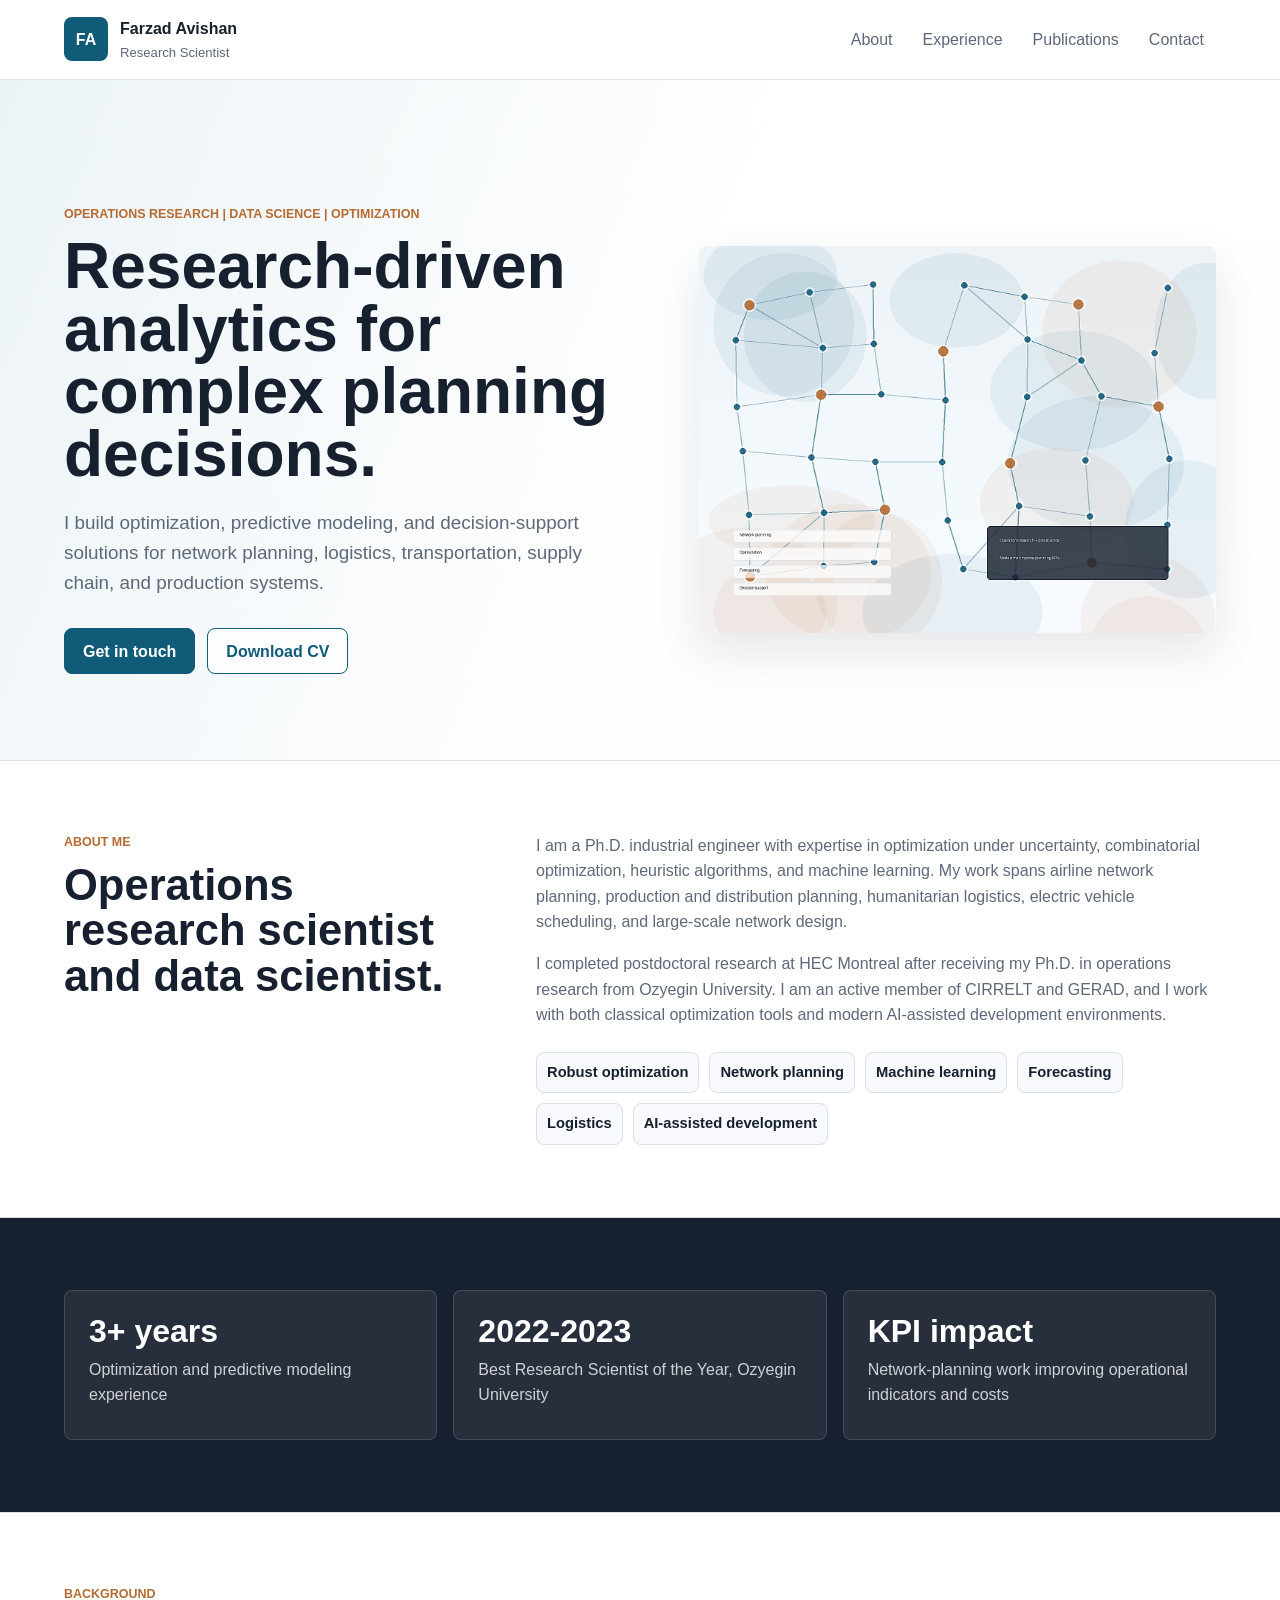
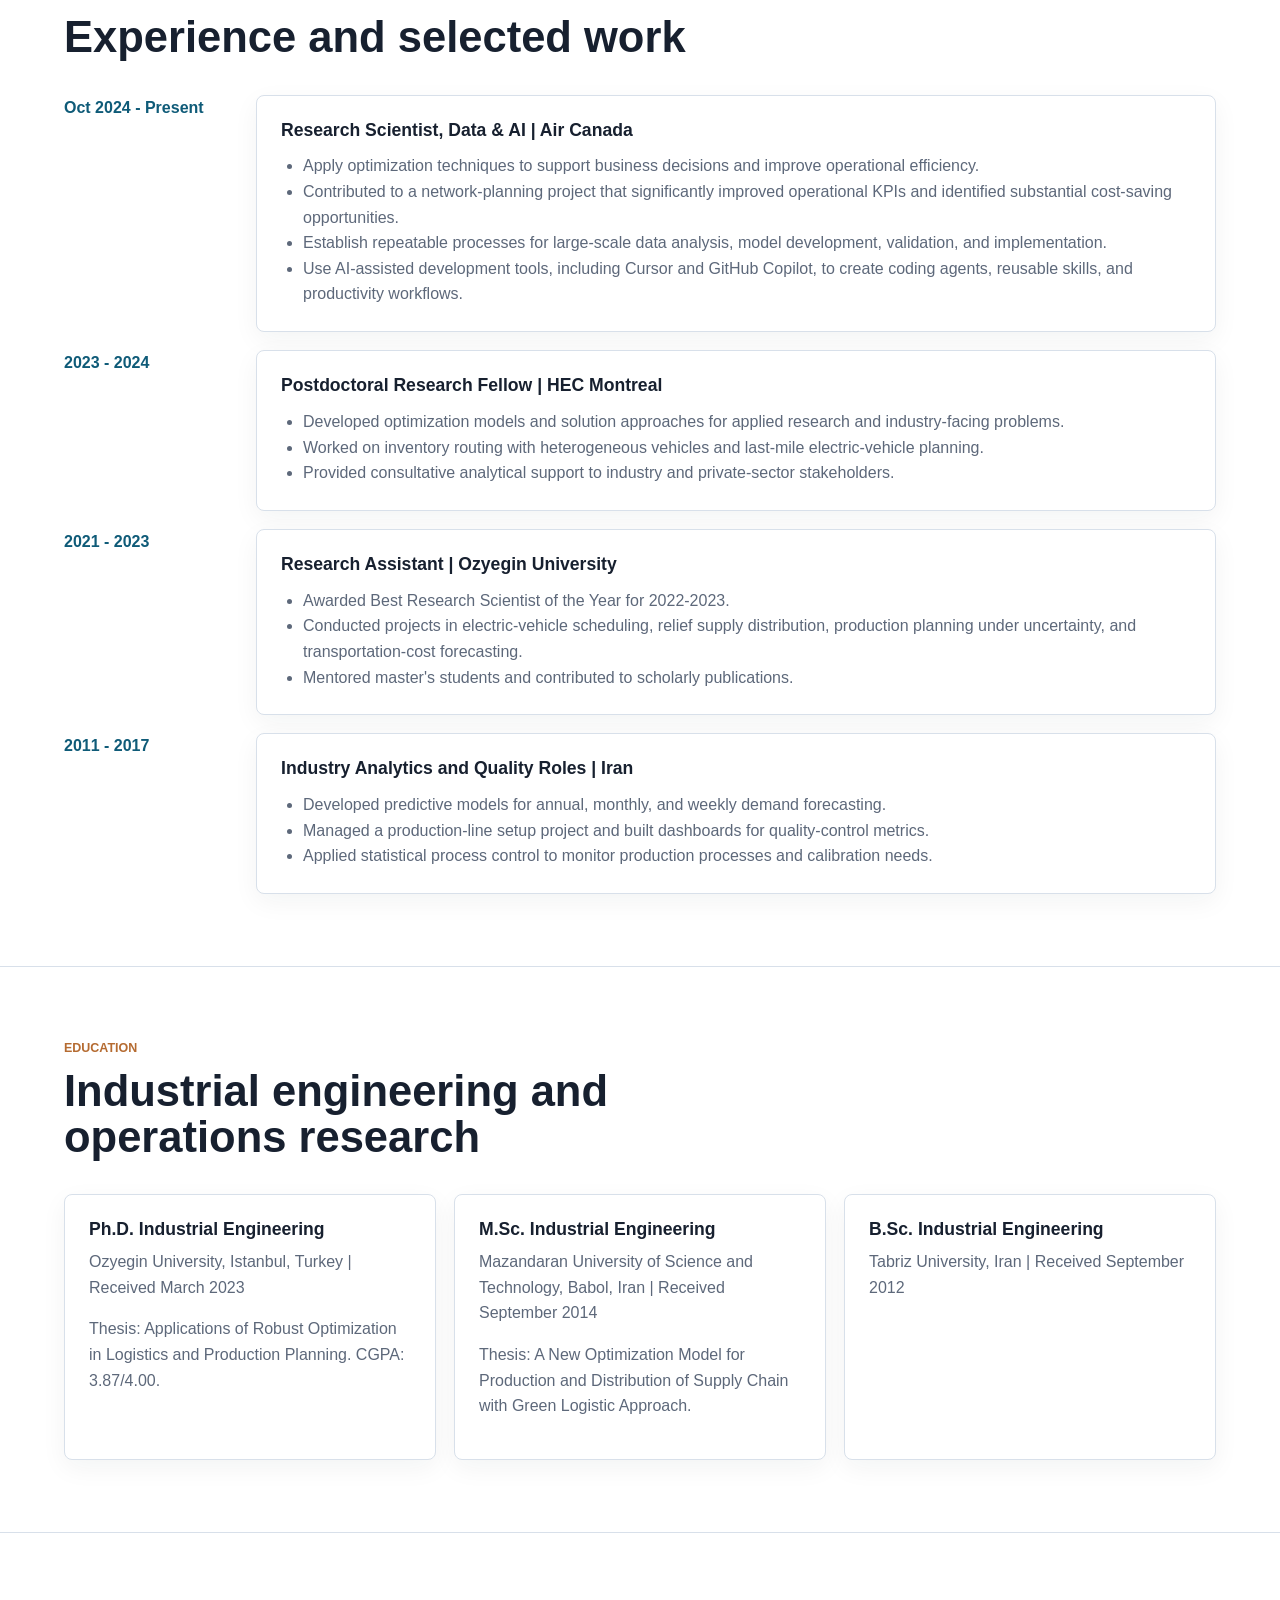
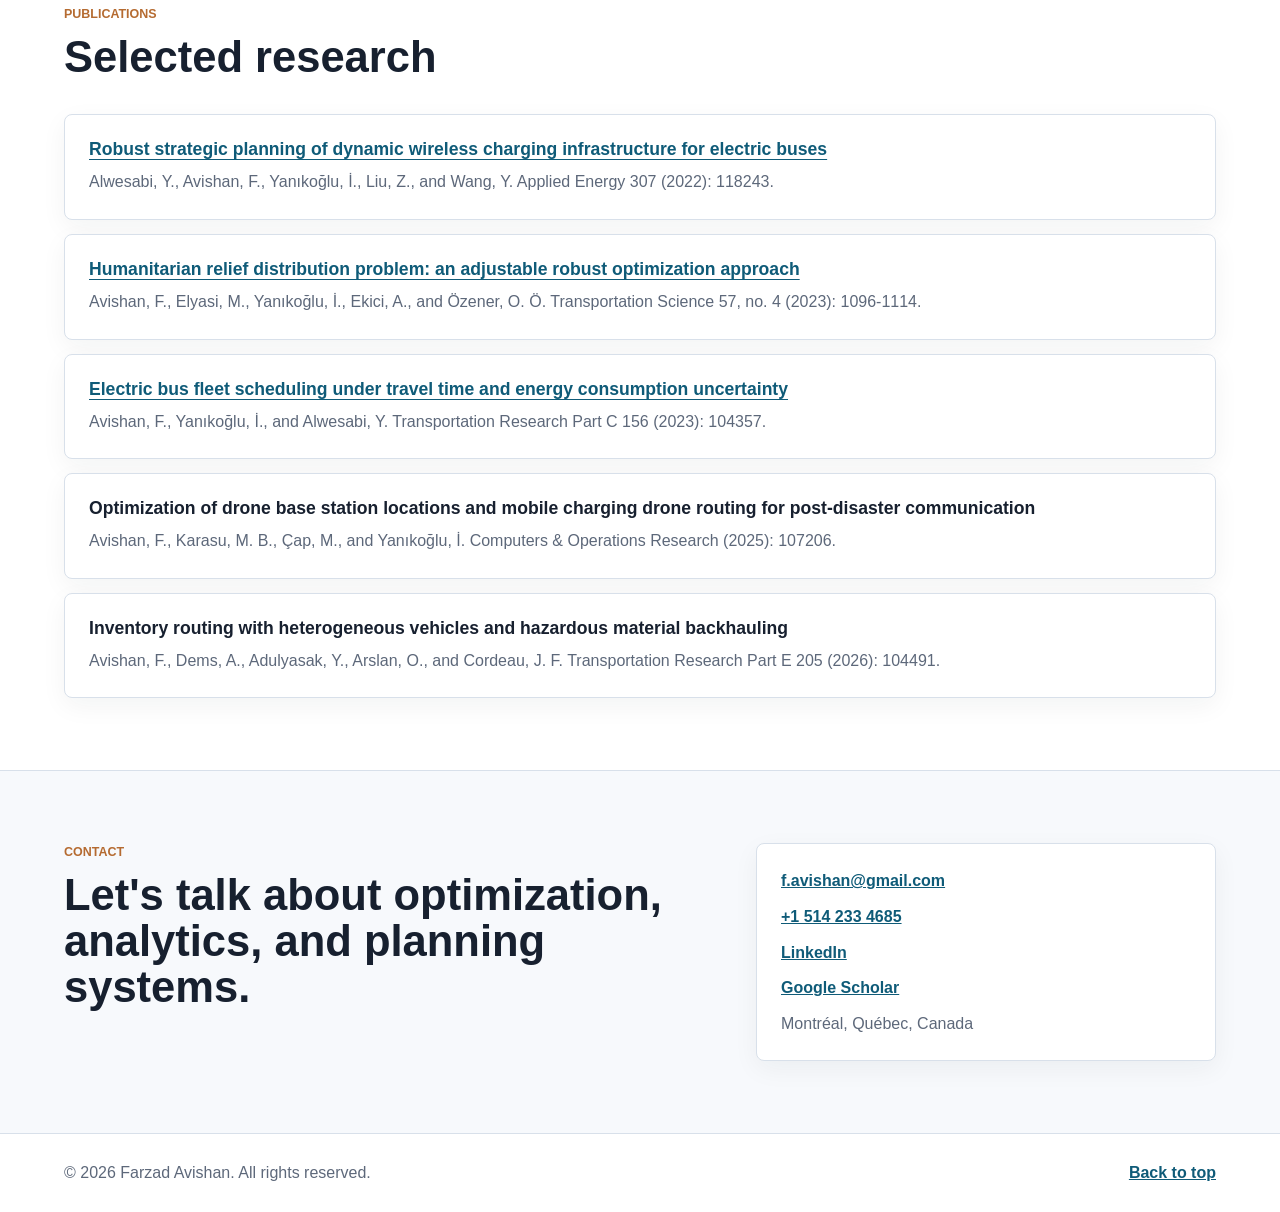
==== index.html @ 4a44299f "Add personal website" ====
<!doctype html>
<html lang="en">
  <head>
    <meta charset="utf-8" />
    <meta name="viewport" content="width=device-width, initial-scale=1" />
    <title>Farzad Avishan | Operations Research Scientist</title>
    <meta
      name="description"
      content="Farzad Avishan is an operations research scientist and data scientist specializing in optimization, machine learning, logistics, network planning, and decision support."
    />
    <meta property="og:title" content="Farzad Avishan | Operations Research Scientist" />
    <meta
      property="og:description"
      content="Optimization, data science, network planning, logistics, and AI-assisted analytical workflows."
    />
    <meta property="og:type" content="website" />
    <meta property="og:image" content="assets/network-planning.png" />
    <link rel="stylesheet" href="styles.css" />
  </head>
  <body>
    <header class="site-header">
      <a class="brand" href="#top" aria-label="Farzad Avishan home">
        <span class="brand-mark">FA</span>
        <span>
          <strong>Farzad Avishan</strong>
          <small>Research Scientist</small>
        </span>
      </a>
      <button class="nav-toggle" type="button" aria-expanded="false" aria-controls="site-nav">
        Menu
      </button>
      <nav id="site-nav" class="site-nav" aria-label="Primary navigation">
        <a href="#about">About</a>
        <a href="#experience">Experience</a>
        <a href="#publications">Publications</a>
        <a href="#contact">Contact</a>
      </nav>
    </header>

    <main id="top">
      <section class="hero">
        <div class="hero-copy">
          <p class="eyebrow">Operations Research | Data Science | Optimization</p>
          <h1>Research-driven analytics for complex planning decisions.</h1>
          <p class="hero-text">
            I build optimization, predictive modeling, and decision-support solutions for
            network planning, logistics, transportation, supply chain, and production systems.
          </p>
          <div class="hero-actions">
            <a class="button primary" href="#contact">Get in touch</a>
            <a class="button secondary" href="assets/Farzad-Avishan-CV.pdf" download>Download CV</a>
          </div>
        </div>
        <figure class="hero-visual">
          <img
            src="assets/network-planning.png"
            alt="Abstract network planning visualization with connected nodes and optimization paths"
          />
        </figure>
      </section>

      <section id="about" class="section two-column">
        <div>
          <p class="section-label">About Me</p>
          <h2>Operations research scientist and data scientist.</h2>
        </div>
        <div class="flow">
          <p>
            I am a Ph.D. industrial engineer with expertise in optimization under uncertainty,
            combinatorial optimization, heuristic algorithms, and machine learning. My work spans
            airline network planning, production and distribution planning, humanitarian logistics,
            electric vehicle scheduling, and large-scale network design.
          </p>
          <p>
            I completed postdoctoral research at HEC Montreal after receiving my Ph.D. in operations
            research from Ozyegin University. I am an active member of CIRRELT and GERAD, and I work
            with both classical optimization tools and modern AI-assisted development environments.
          </p>
          <div class="tag-list" aria-label="Research and technical interests">
            <span>Robust optimization</span>
            <span>Network planning</span>
            <span>Machine learning</span>
            <span>Forecasting</span>
            <span>Logistics</span>
            <span>AI-assisted development</span>
          </div>
        </div>
      </section>

      <section class="section metrics" aria-label="Professional highlights">
        <article>
          <strong>3+ years</strong>
          <span>Optimization and predictive modeling experience</span>
        </article>
        <article>
          <strong>2022-2023</strong>
          <span>Best Research Scientist of the Year, Ozyegin University</span>
        </article>
        <article>
          <strong>KPI impact</strong>
          <span>Network-planning work improving operational indicators and costs</span>
        </article>
      </section>

      <section id="experience" class="section">
        <div class="section-heading">
          <p class="section-label">Background</p>
          <h2>Experience and selected work</h2>
        </div>

        <div class="timeline">
          <article class="timeline-item">
            <div class="timeline-date">Oct 2024 - Present</div>
            <div class="timeline-card">
              <h3>Research Scientist, Data & AI | Air Canada</h3>
              <ul>
                <li>Apply optimization techniques to support business decisions and improve operational efficiency.</li>
                <li>
                  Contributed to a network-planning project that significantly improved operational
                  KPIs and identified substantial cost-saving opportunities.
                </li>
                <li>
                  Establish repeatable processes for large-scale data analysis, model development,
                  validation, and implementation.
                </li>
                <li>
                  Use AI-assisted development tools, including Cursor and GitHub Copilot, to create
                  coding agents, reusable skills, and productivity workflows.
                </li>
              </ul>
            </div>
          </article>

          <article class="timeline-item">
            <div class="timeline-date">2023 - 2024</div>
            <div class="timeline-card">
              <h3>Postdoctoral Research Fellow | HEC Montreal</h3>
              <ul>
                <li>Developed optimization models and solution approaches for applied research and industry-facing problems.</li>
                <li>Worked on inventory routing with heterogeneous vehicles and last-mile electric-vehicle planning.</li>
                <li>Provided consultative analytical support to industry and private-sector stakeholders.</li>
              </ul>
            </div>
          </article>

          <article class="timeline-item">
            <div class="timeline-date">2021 - 2023</div>
            <div class="timeline-card">
              <h3>Research Assistant | Ozyegin University</h3>
              <ul>
                <li>Awarded Best Research Scientist of the Year for 2022-2023.</li>
                <li>
                  Conducted projects in electric-vehicle scheduling, relief supply distribution,
                  production planning under uncertainty, and transportation-cost forecasting.
                </li>
                <li>Mentored master's students and contributed to scholarly publications.</li>
              </ul>
            </div>
          </article>

          <article class="timeline-item">
            <div class="timeline-date">2011 - 2017</div>
            <div class="timeline-card">
              <h3>Industry Analytics and Quality Roles | Iran</h3>
              <ul>
                <li>Developed predictive models for annual, monthly, and weekly demand forecasting.</li>
                <li>Managed a production-line setup project and built dashboards for quality-control metrics.</li>
                <li>Applied statistical process control to monitor production processes and calibration needs.</li>
              </ul>
            </div>
          </article>
        </div>
      </section>

      <section class="section education">
        <div class="section-heading">
          <p class="section-label">Education</p>
          <h2>Industrial engineering and operations research</h2>
        </div>
        <div class="cards">
          <article class="card">
            <h3>Ph.D. Industrial Engineering</h3>
            <p>Ozyegin University, Istanbul, Turkey | Received March 2023</p>
            <p>
              Thesis: Applications of Robust Optimization in Logistics and Production Planning.
              CGPA: 3.87/4.00.
            </p>
          </article>
          <article class="card">
            <h3>M.Sc. Industrial Engineering</h3>
            <p>Mazandaran University of Science and Technology, Babol, Iran | Received September 2014</p>
            <p>Thesis: A New Optimization Model for Production and Distribution of Supply Chain with Green Logistic Approach.</p>
          </article>
          <article class="card">
            <h3>B.Sc. Industrial Engineering</h3>
            <p>Tabriz University, Iran | Received September 2012</p>
          </article>
        </div>
      </section>

      <section id="publications" class="section publications">
        <div class="section-heading">
          <p class="section-label">Publications</p>
          <h2>Selected research</h2>
        </div>
        <div class="publication-list">
          <article>
            <h3>
              <a href="https://www.sciencedirect.com/science/article/pii/S030626192101487X" target="_blank" rel="noreferrer">
                Robust strategic planning of dynamic wireless charging infrastructure for electric buses
              </a>
            </h3>
            <p>Alwesabi, Y., Avishan, F., Yanıkoğlu, İ., Liu, Z., and Wang, Y. Applied Energy 307 (2022): 118243.</p>
          </article>
          <article>
            <h3>
              <a href="https://pubsonline.informs.org/doi/10.1287/trsc.2022.1192" target="_blank" rel="noreferrer">
                Humanitarian relief distribution problem: an adjustable robust optimization approach
              </a>
            </h3>
            <p>Avishan, F., Elyasi, M., Yanıkoğlu, İ., Ekici, A., and Özener, O. Ö. Transportation Science 57, no. 4 (2023): 1096-1114.</p>
          </article>
          <article>
            <h3>
              <a href="https://www.sciencedirect.com/science/article/pii/S0968090X23003321" target="_blank" rel="noreferrer">
                Electric bus fleet scheduling under travel time and energy consumption uncertainty
              </a>
            </h3>
            <p>Avishan, F., Yanıkoğlu, İ., and Alwesabi, Y. Transportation Research Part C 156 (2023): 104357.</p>
          </article>
          <article>
            <h3>Optimization of drone base station locations and mobile charging drone routing for post-disaster communication</h3>
            <p>Avishan, F., Karasu, M. B., Çap, M., and Yanıkoğlu, İ. Computers & Operations Research (2025): 107206.</p>
          </article>
          <article>
            <h3>Inventory routing with heterogeneous vehicles and hazardous material backhauling</h3>
            <p>Avishan, F., Dems, A., Adulyasak, Y., Arslan, O., and Cordeau, J. F. Transportation Research Part E 205 (2026): 104491.</p>
          </article>
        </div>
      </section>

      <section id="contact" class="section contact">
        <div>
          <p class="section-label">Contact</p>
          <h2>Let's talk about optimization, analytics, and planning systems.</h2>
        </div>
        <div class="contact-card">
          <a href="mailto:f.avishan@gmail.com">f.avishan@gmail.com</a>
          <a href="tel:+15142334685">+1 514 233 4685</a>
          <a href="https://www.linkedin.com/in/farzad-avishan/" target="_blank" rel="noreferrer">LinkedIn</a>
          <a href="https://scholar.google.ca/citations?user=WfsfoxwAAAAJ&hl=en" target="_blank" rel="noreferrer">Google Scholar</a>
          <p>Montréal, Québec, Canada</p>
        </div>
      </section>
    </main>

    <footer class="site-footer">
      <p>&copy; <span id="year"></span> Farzad Avishan. All rights reserved.</p>
      <a href="#top">Back to top</a>
    </footer>

    <script src="script.js"></script>
  </body>
</html>
---- styles.css ----
:root {
  color-scheme: light;
  --ink: #17202f;
  --muted: #5d687a;
  --line: #d8e0ea;
  --panel: #f7f9fc;
  --accent: #0f5b78;
  --accent-2: #b56b31;
  --soft-blue: #e8f1f5;
  --white: #ffffff;
  --shadow: 0 18px 45px rgba(23, 32, 47, 0.10);
  font-family: Arial, Helvetica, sans-serif;
}

* {
  box-sizing: border-box;
}

html {
  scroll-behavior: smooth;
}

body {
  margin: 0;
  color: var(--ink);
  background: var(--white);
  font-size: 16px;
  line-height: 1.6;
}

a {
  color: inherit;
}

img {
  display: block;
  max-width: 100%;
}

.site-header {
  position: sticky;
  top: 0;
  z-index: 10;
  display: flex;
  align-items: center;
  justify-content: space-between;
  gap: 24px;
  padding: 16px clamp(20px, 5vw, 72px);
  background: rgba(255, 255, 255, 0.92);
  border-bottom: 1px solid rgba(216, 224, 234, 0.86);
  backdrop-filter: blur(18px);
}

.brand {
  display: inline-flex;
  align-items: center;
  gap: 12px;
  text-decoration: none;
}

.brand-mark {
  display: grid;
  width: 44px;
  height: 44px;
  place-items: center;
  color: var(--white);
  background: var(--accent);
  border-radius: 8px;
  font-weight: 800;
}

.brand strong,
.brand small {
  display: block;
}

.brand small {
  color: var(--muted);
  font-size: 0.82rem;
}

.site-nav {
  display: flex;
  align-items: center;
  gap: 6px;
}

.site-nav a {
  padding: 10px 12px;
  color: var(--muted);
  text-decoration: none;
  border-radius: 8px;
}

.site-nav a:hover,
.site-nav a:focus-visible {
  color: var(--accent);
  background: var(--soft-blue);
}

.nav-toggle {
  display: none;
  border: 1px solid var(--line);
  background: var(--white);
  border-radius: 8px;
  padding: 9px 12px;
  color: var(--ink);
}

.hero {
  display: grid;
  grid-template-columns: minmax(0, 1.05fr) minmax(320px, 0.95fr);
  gap: clamp(32px, 5vw, 72px);
  align-items: center;
  min-height: 680px;
  padding: clamp(48px, 8vw, 96px) clamp(20px, 5vw, 72px) 56px;
  background:
    linear-gradient(115deg, rgba(232, 241, 245, 0.85), rgba(255, 255, 255, 0.72) 50%),
    linear-gradient(180deg, #ffffff 0%, #f7f9fc 100%);
}

.eyebrow,
.section-label {
  margin: 0 0 10px;
  color: var(--accent-2);
  font-size: 0.78rem;
  font-weight: 800;
  letter-spacing: 0;
  text-transform: uppercase;
}

h1,
h2,
h3,
p {
  margin-top: 0;
}

h1 {
  max-width: 840px;
  margin-bottom: 22px;
  font-size: clamp(2.55rem, 5vw, 5rem);
  line-height: 0.98;
}

h2 {
  margin-bottom: 18px;
  font-size: clamp(2rem, 3.4vw, 3.25rem);
  line-height: 1.05;
}

h3 {
  margin-bottom: 8px;
  font-size: 1.1rem;
  line-height: 1.25;
}

.hero-text {
  max-width: 720px;
  color: var(--muted);
  font-size: 1.18rem;
}

.hero-actions {
  display: flex;
  flex-wrap: wrap;
  gap: 12px;
  margin-top: 30px;
}

.button {
  display: inline-flex;
  align-items: center;
  justify-content: center;
  min-height: 46px;
  padding: 0 18px;
  border: 1px solid var(--accent);
  border-radius: 8px;
  font-weight: 800;
  text-decoration: none;
}

.button.primary {
  color: var(--white);
  background: var(--accent);
}

.button.secondary {
  color: var(--accent);
  background: rgba(255, 255, 255, 0.72);
}

.hero-visual {
  margin: 0;
}

.hero-visual img {
  width: 100%;
  border-radius: 8px;
  box-shadow: var(--shadow);
}

.section {
  padding: 72px clamp(20px, 5vw, 72px);
  border-top: 1px solid var(--line);
}

.two-column {
  display: grid;
  grid-template-columns: minmax(220px, 0.75fr) minmax(0, 1.25fr);
  gap: clamp(28px, 5vw, 72px);
}

.flow p {
  color: var(--muted);
}

.tag-list {
  display: flex;
  flex-wrap: wrap;
  gap: 10px;
  margin-top: 24px;
}

.tag-list span {
  padding: 8px 10px;
  background: var(--panel);
  border: 1px solid var(--line);
  border-radius: 8px;
  color: var(--ink);
  font-size: 0.92rem;
  font-weight: 700;
}

.metrics {
  display: grid;
  grid-template-columns: repeat(3, minmax(0, 1fr));
  gap: 16px;
  background: var(--ink);
}

.metrics article {
  min-height: 150px;
  padding: 24px;
  color: var(--white);
  background: rgba(255, 255, 255, 0.07);
  border: 1px solid rgba(255, 255, 255, 0.14);
  border-radius: 8px;
}

.metrics strong,
.metrics span {
  display: block;
}

.metrics strong {
  margin-bottom: 10px;
  font-size: 2rem;
  line-height: 1;
}

.metrics span {
  color: rgba(255, 255, 255, 0.78);
}

.section-heading {
  max-width: 760px;
  margin-bottom: 34px;
}

.timeline {
  display: grid;
  gap: 18px;
}

.timeline-item {
  display: grid;
  grid-template-columns: 170px minmax(0, 1fr);
  gap: 22px;
}

.timeline-date {
  color: var(--accent);
  font-weight: 800;
}

.timeline-card,
.card,
.publication-list article,
.contact-card {
  padding: 24px;
  background: var(--white);
  border: 1px solid var(--line);
  border-radius: 8px;
  box-shadow: 0 8px 26px rgba(23, 32, 47, 0.05);
}

.timeline-card ul {
  margin: 12px 0 0;
  padding-left: 22px;
  color: var(--muted);
}

.cards {
  display: grid;
  grid-template-columns: repeat(3, minmax(0, 1fr));
  gap: 18px;
}

.card p {
  color: var(--muted);
}

.publication-list {
  display: grid;
  gap: 14px;
}

.publication-list a {
  color: var(--accent);
  text-decoration-thickness: 1px;
  text-underline-offset: 4px;
}

.publication-list p {
  margin-bottom: 0;
  color: var(--muted);
}

.contact {
  display: grid;
  grid-template-columns: minmax(0, 1fr) minmax(300px, 460px);
  gap: clamp(28px, 5vw, 72px);
  background: var(--panel);
}

.contact-card {
  display: grid;
  gap: 10px;
  align-content: start;
}

.contact-card a {
  color: var(--accent);
  font-weight: 800;
}

.contact-card p {
  margin-bottom: 0;
  color: var(--muted);
}

.site-footer {
  display: flex;
  justify-content: space-between;
  gap: 16px;
  padding: 26px clamp(20px, 5vw, 72px);
  color: var(--muted);
  border-top: 1px solid var(--line);
}

.site-footer p {
  margin: 0;
}

.site-footer a {
  color: var(--accent);
  font-weight: 800;
}

@media (max-width: 860px) {
  .site-header {
    align-items: flex-start;
    flex-wrap: wrap;
  }

  .nav-toggle {
    display: inline-flex;
  }

  .site-nav {
    display: none;
    flex-basis: 100%;
    flex-direction: column;
    align-items: stretch;
  }

  .site-nav.is-open {
    display: flex;
  }

  .hero,
  .two-column,
  .timeline-item,
  .contact {
    grid-template-columns: 1fr;
  }

  .hero {
    min-height: auto;
  }

  .metrics,
  .cards {
    grid-template-columns: 1fr;
  }
}

@media (max-width: 560px) {
  h1 {
    font-size: 2.45rem;
  }

  .site-footer {
    flex-direction: column;
  }
}
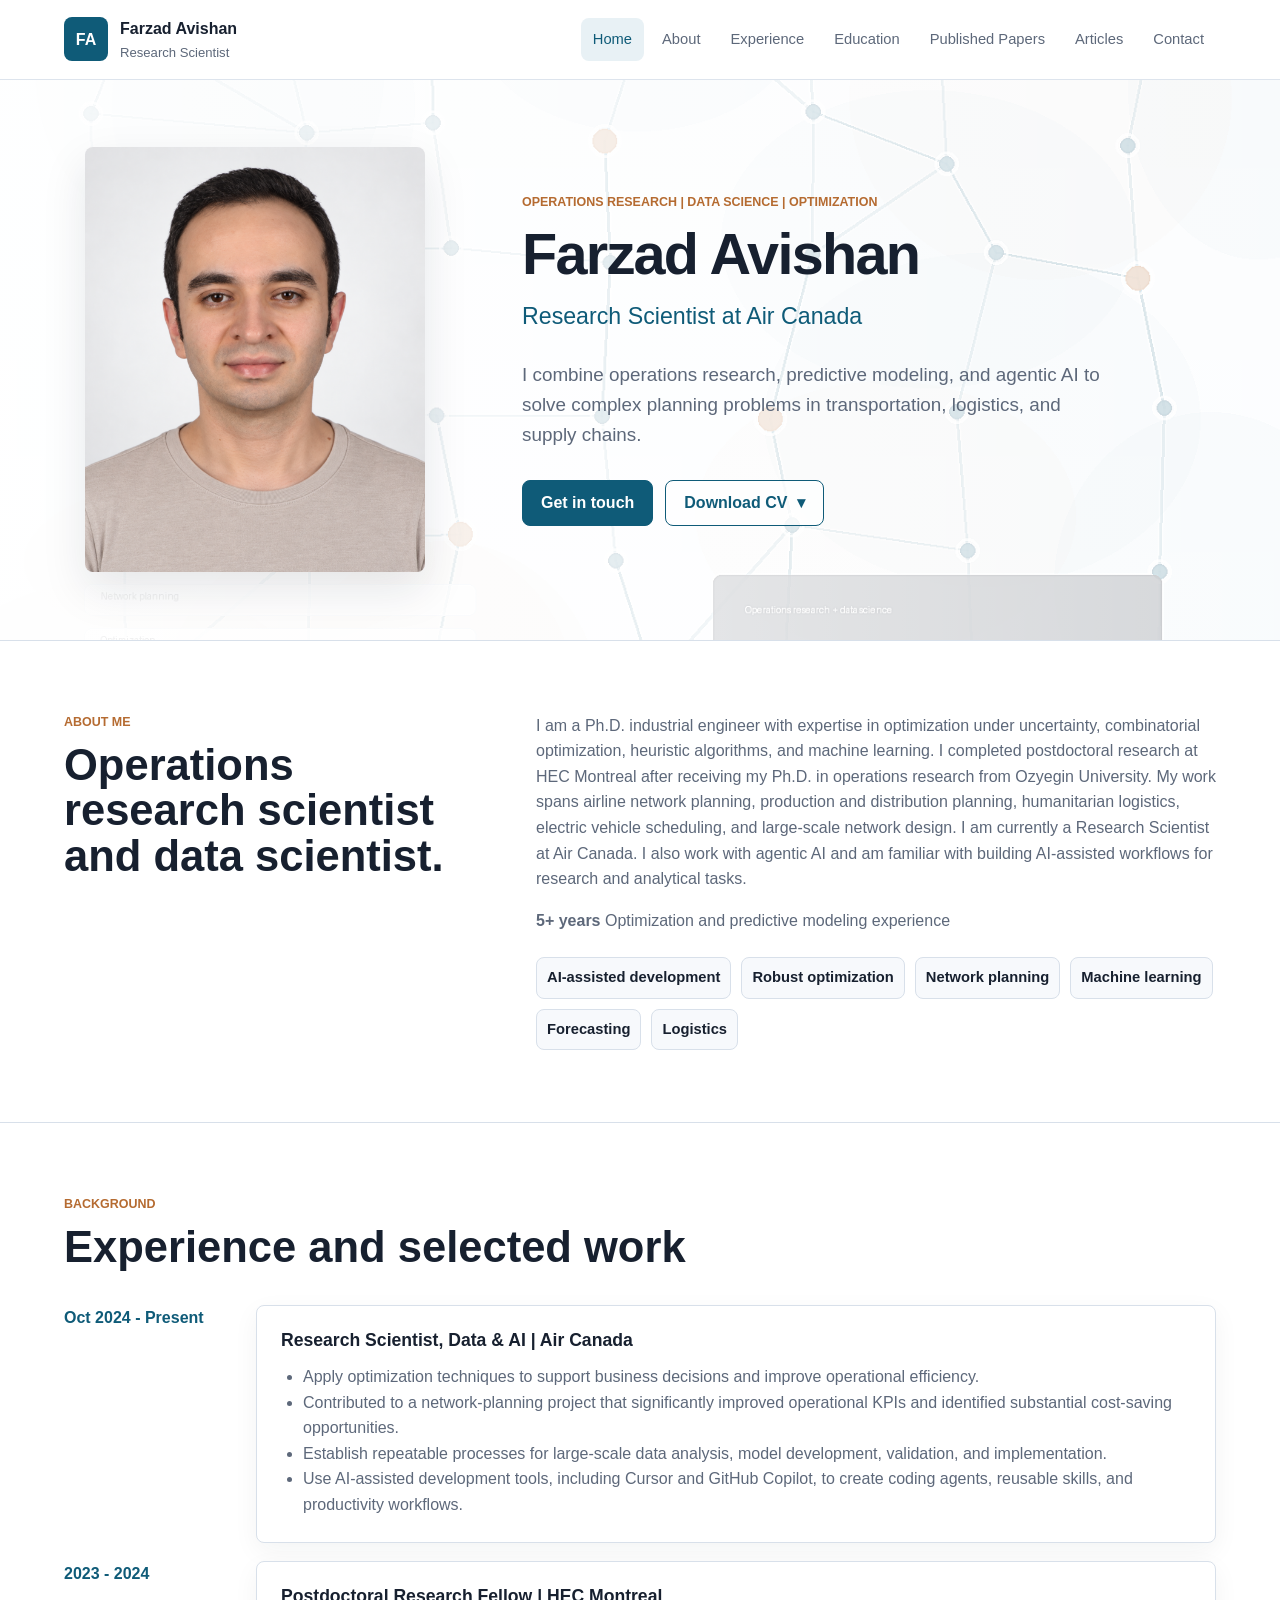
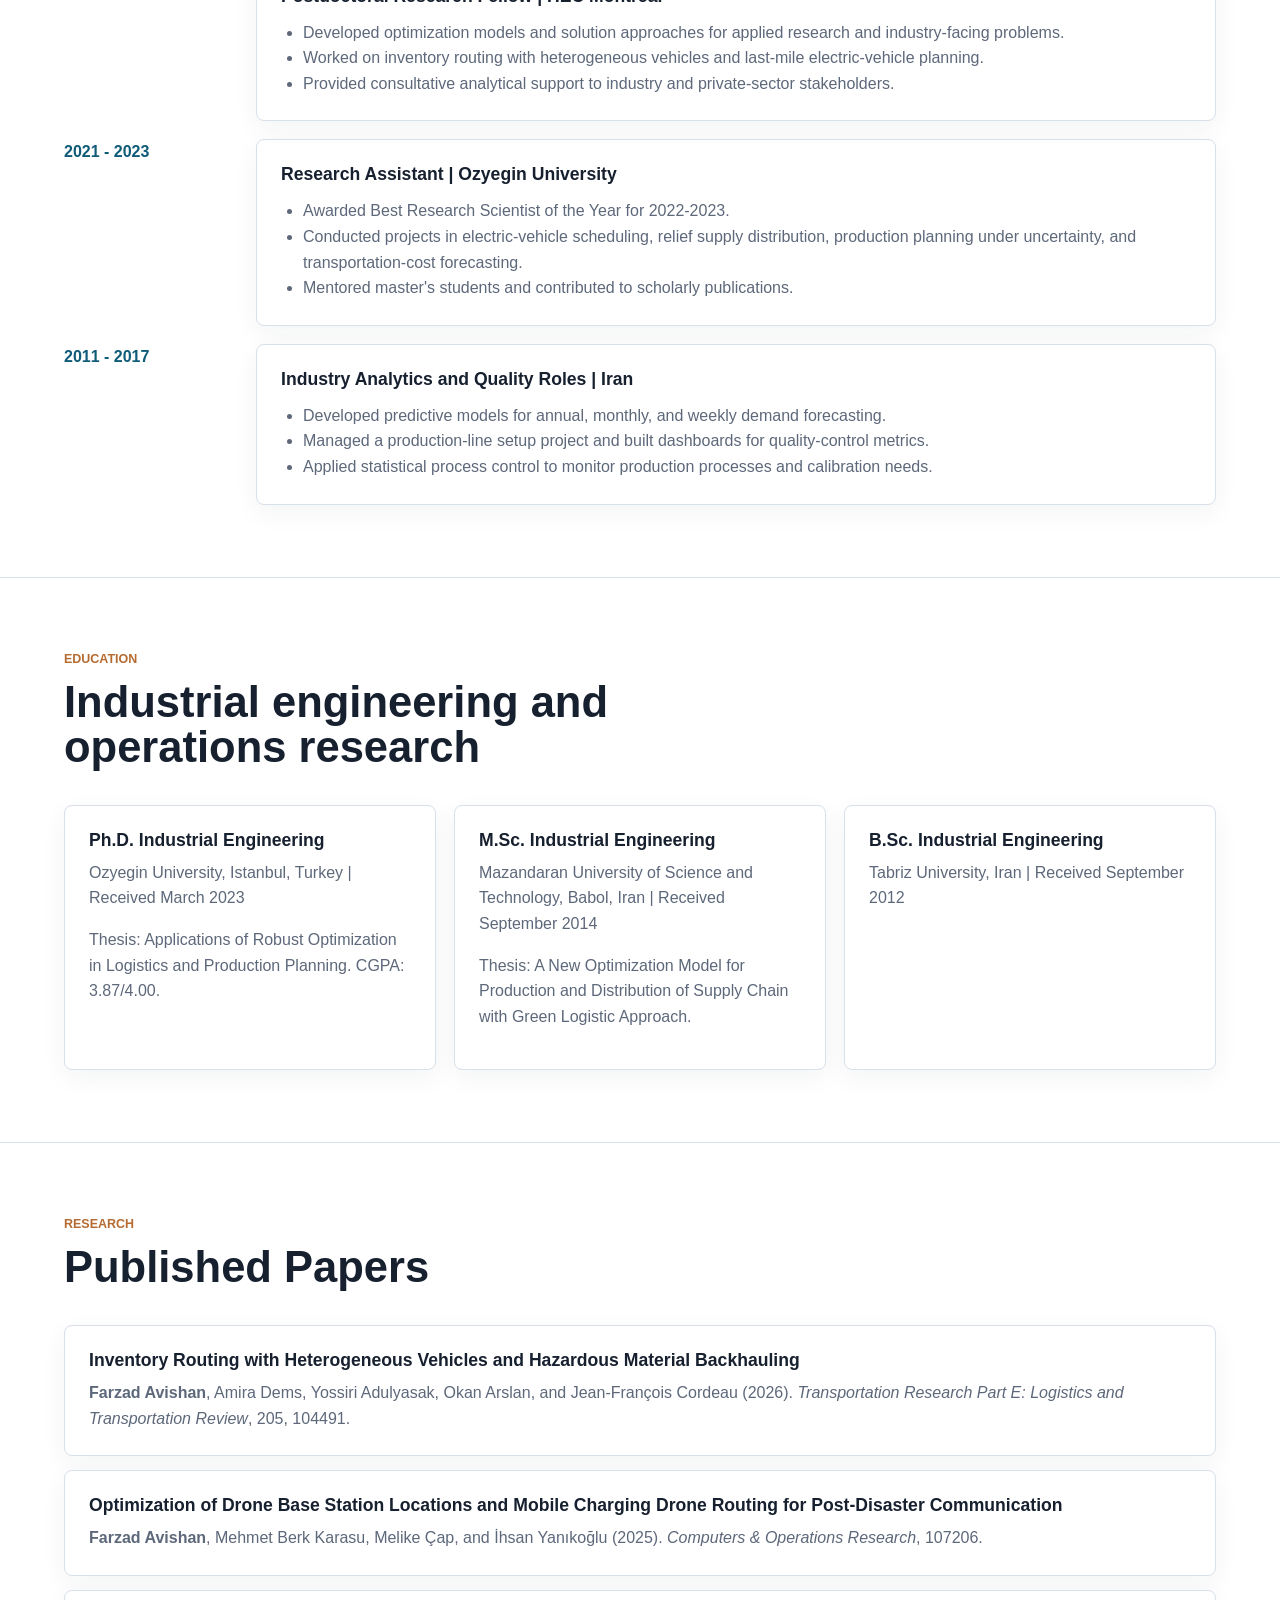
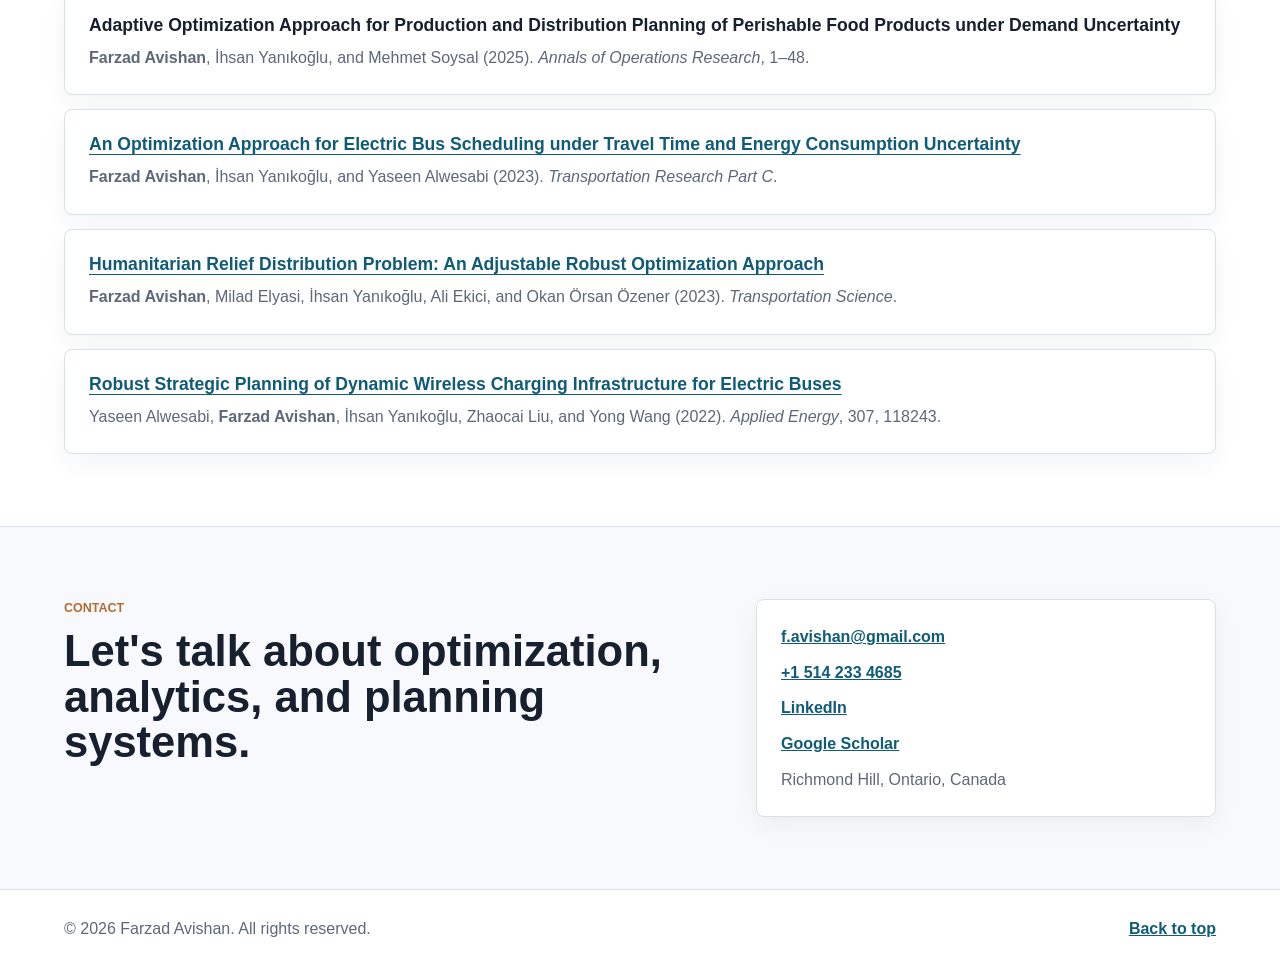
==== commit 169ee555: "Update personal website and add articles" ====
--- a/index.html
+++ b/index.html
@@ -30,9 +30,12 @@
         Menu
       </button>
       <nav id="site-nav" class="site-nav" aria-label="Primary navigation">
+        <a href="#top" aria-current="location">Home</a>
         <a href="#about">About</a>
         <a href="#experience">Experience</a>
-        <a href="#publications">Publications</a>
+        <a href="#education">Education</a>
+        <a href="#publications">Published Papers</a>
+        <a href="articles.html">Articles</a>
         <a href="#contact">Contact</a>
       </nav>
     </header>
@@ -41,21 +44,25 @@
       <section class="hero">
         <div class="hero-copy">
           <p class="eyebrow">Operations Research | Data Science | Optimization</p>
-          <h1>Research-driven analytics for complex planning decisions.</h1>
+          <h1>Farzad Avishan</h1>
+          <p class="hero-role">Research Scientist at Air Canada</p>
           <p class="hero-text">
-            I build optimization, predictive modeling, and decision-support solutions for
-            network planning, logistics, transportation, supply chain, and production systems.
+            I combine operations research, predictive modeling, and agentic AI to solve
+            complex planning problems in transportation, logistics, and supply chains.
           </p>
           <div class="hero-actions">
             <a class="button primary" href="#contact">Get in touch</a>
-            <a class="button secondary" href="assets/Farzad-Avishan-CV.pdf" download>Download CV</a>
+            <details class="cv-download">
+              <summary class="button secondary">Download CV <span aria-hidden="true">▾</span></summary>
+              <div class="cv-options">
+                <a href="assets/Farzad-Avishan%20academic-CV.pdf" download>Academic CV</a>
+                <a href="assets/Farzad%20Avishan%20brief.pdf" download>Non-academic CV</a>
+              </div>
+            </details>
           </div>
         </div>
-        <figure class="hero-visual">
-          <img
-            src="assets/network-planning.png"
-            alt="Abstract network planning visualization with connected nodes and optimization paths"
-          />
+        <figure class="hero-portrait">
+          <img src="assets/Photo.png" alt="Portrait of Farzad Avishan" />
         </figure>
       </section>
 
@@ -67,39 +74,27 @@
         <div class="flow">
           <p>
             I am a Ph.D. industrial engineer with expertise in optimization under uncertainty,
-            combinatorial optimization, heuristic algorithms, and machine learning. My work spans
+            combinatorial optimization, heuristic algorithms, and machine learning. I completed
+            postdoctoral research at HEC Montreal after receiving my Ph.D. in operations research
+            from Ozyegin University. My work spans
             airline network planning, production and distribution planning, humanitarian logistics,
-            electric vehicle scheduling, and large-scale network design.
+            electric vehicle scheduling, and large-scale network design. I am currently a Research
+            Scientist at Air Canada. I also work with agentic AI and am familiar with building
+            AI-assisted workflows for research and analytical tasks.
           </p>
           <p>
-            I completed postdoctoral research at HEC Montreal after receiving my Ph.D. in operations
-            research from Ozyegin University. I am an active member of CIRRELT and GERAD, and I work
-            with both classical optimization tools and modern AI-assisted development environments.
+            <strong>5+ years</strong>
+            <span>Optimization and predictive modeling experience</span>
           </p>
           <div class="tag-list" aria-label="Research and technical interests">
+            <span>AI-assisted development</span>
             <span>Robust optimization</span>
             <span>Network planning</span>
             <span>Machine learning</span>
             <span>Forecasting</span>
             <span>Logistics</span>
-            <span>AI-assisted development</span>
           </div>
         </div>
-      </section>
-
-      <section class="section metrics" aria-label="Professional highlights">
-        <article>
-          <strong>3+ years</strong>
-          <span>Optimization and predictive modeling experience</span>
-        </article>
-        <article>
-          <strong>2022-2023</strong>
-          <span>Best Research Scientist of the Year, Ozyegin University</span>
-        </article>
-        <article>
-          <strong>KPI impact</strong>
-          <span>Network-planning work improving operational indicators and costs</span>
-        </article>
       </section>
 
       <section id="experience" class="section">
@@ -172,7 +167,7 @@
         </div>
       </section>
 
-      <section class="section education">
+      <section id="education" class="section education">
         <div class="section-heading">
           <p class="section-label">Education</p>
           <h2>Industrial engineering and operations research</h2>
@@ -200,41 +195,33 @@
 
       <section id="publications" class="section publications">
         <div class="section-heading">
-          <p class="section-label">Publications</p>
-          <h2>Selected research</h2>
+          <p class="section-label">Research</p>
+          <h2>Published Papers</h2>
         </div>
         <div class="publication-list">
           <article>
-            <h3>
-              <a href="https://www.sciencedirect.com/science/article/pii/S030626192101487X" target="_blank" rel="noreferrer">
-                Robust strategic planning of dynamic wireless charging infrastructure for electric buses
-              </a>
-            </h3>
-            <p>Alwesabi, Y., Avishan, F., Yanıkoğlu, İ., Liu, Z., and Wang, Y. Applied Energy 307 (2022): 118243.</p>
-          </article>
-          <article>
-            <h3>
-              <a href="https://pubsonline.informs.org/doi/10.1287/trsc.2022.1192" target="_blank" rel="noreferrer">
-                Humanitarian relief distribution problem: an adjustable robust optimization approach
-              </a>
-            </h3>
-            <p>Avishan, F., Elyasi, M., Yanıkoğlu, İ., Ekici, A., and Özener, O. Ö. Transportation Science 57, no. 4 (2023): 1096-1114.</p>
-          </article>
-          <article>
-            <h3>
-              <a href="https://www.sciencedirect.com/science/article/pii/S0968090X23003321" target="_blank" rel="noreferrer">
-                Electric bus fleet scheduling under travel time and energy consumption uncertainty
-              </a>
-            </h3>
-            <p>Avishan, F., Yanıkoğlu, İ., and Alwesabi, Y. Transportation Research Part C 156 (2023): 104357.</p>
-          </article>
-          <article>
-            <h3>Optimization of drone base station locations and mobile charging drone routing for post-disaster communication</h3>
-            <p>Avishan, F., Karasu, M. B., Çap, M., and Yanıkoğlu, İ. Computers & Operations Research (2025): 107206.</p>
-          </article>
-          <article>
-            <h3>Inventory routing with heterogeneous vehicles and hazardous material backhauling</h3>
-            <p>Avishan, F., Dems, A., Adulyasak, Y., Arslan, O., and Cordeau, J. F. Transportation Research Part E 205 (2026): 104491.</p>
+            <h3>Inventory Routing with Heterogeneous Vehicles and Hazardous Material Backhauling</h3>
+            <p><strong>Farzad Avishan</strong>, Amira Dems, Yossiri Adulyasak, Okan Arslan, and Jean-François Cordeau (2026). <em>Transportation Research Part E: Logistics and Transportation Review</em>, 205, 104491.</p>
+          </article>
+          <article>
+            <h3>Optimization of Drone Base Station Locations and Mobile Charging Drone Routing for Post-Disaster Communication</h3>
+            <p><strong>Farzad Avishan</strong>, Mehmet Berk Karasu, Melike Çap, and İhsan Yanıkoğlu (2025). <em>Computers &amp; Operations Research</em>, 107206.</p>
+          </article>
+          <article>
+            <h3>Adaptive Optimization Approach for Production and Distribution Planning of Perishable Food Products under Demand Uncertainty</h3>
+            <p><strong>Farzad Avishan</strong>, İhsan Yanıkoğlu, and Mehmet Soysal (2025). <em>Annals of Operations Research</em>, 1–48.</p>
+          </article>
+          <article>
+            <h3><a href="https://www.sciencedirect.com/science/article/pii/S0968090X23003321" target="_blank" rel="noreferrer">An Optimization Approach for Electric Bus Scheduling under Travel Time and Energy Consumption Uncertainty</a></h3>
+            <p><strong>Farzad Avishan</strong>, İhsan Yanıkoğlu, and Yaseen Alwesabi (2023). <em>Transportation Research Part C</em>.</p>
+          </article>
+          <article>
+            <h3><a href="https://pubsonline.informs.org/doi/10.1287/trsc.2022.1192" target="_blank" rel="noreferrer">Humanitarian Relief Distribution Problem: An Adjustable Robust Optimization Approach</a></h3>
+            <p><strong>Farzad Avishan</strong>, Milad Elyasi, İhsan Yanıkoğlu, Ali Ekici, and Okan Örsan Özener (2023). <em>Transportation Science</em>.</p>
+          </article>
+          <article>
+            <h3><a href="https://www.sciencedirect.com/science/article/pii/S030626192101487X" target="_blank" rel="noreferrer">Robust Strategic Planning of Dynamic Wireless Charging Infrastructure for Electric Buses</a></h3>
+            <p>Yaseen Alwesabi, <strong>Farzad Avishan</strong>, İhsan Yanıkoğlu, Zhaocai Liu, and Yong Wang (2022). <em>Applied Energy</em>, 307, 118243.</p>
           </article>
         </div>
       </section>
@@ -249,7 +236,7 @@
           <a href="tel:+15142334685">+1 514 233 4685</a>
           <a href="https://www.linkedin.com/in/farzad-avishan/" target="_blank" rel="noreferrer">LinkedIn</a>
           <a href="https://scholar.google.ca/citations?user=WfsfoxwAAAAJ&hl=en" target="_blank" rel="noreferrer">Google Scholar</a>
-          <p>Montréal, Québec, Canada</p>
+          <p>Richmond Hill, Ontario, Canada</p>
         </div>
       </section>
     </main>
--- a/styles.css
+++ b/styles.css
@@ -18,6 +18,13 @@
 
 html {
   scroll-behavior: smooth;
+  scroll-padding-top: var(--header-height, 100px);
+}
+
+@media (prefers-reduced-motion: reduce) {
+  html {
+    scroll-behavior: auto;
+  }
 }
 
 body {
@@ -52,6 +59,7 @@
 }
 
 .brand {
+  flex-shrink: 0;
   display: inline-flex;
   align-items: center;
   gap: 12px;
@@ -90,10 +98,14 @@
   color: var(--muted);
   text-decoration: none;
   border-radius: 8px;
+  font-size: 0.92rem;
+  white-space: nowrap;
 }
 
 .site-nav a:hover,
-.site-nav a:focus-visible {
+.site-nav a:focus-visible,
+.site-nav a[aria-current="location"],
+.site-nav a[aria-current="page"] {
   color: var(--accent);
   background: var(--soft-blue);
 }
@@ -109,14 +121,17 @@
 
 .hero {
   display: grid;
-  grid-template-columns: minmax(0, 1.05fr) minmax(320px, 0.95fr);
-  gap: clamp(32px, 5vw, 72px);
+  grid-template-columns: minmax(260px, 0.75fr) minmax(0, 1.25fr);
+  gap: clamp(32px, 4vw, 64px);
   align-items: center;
-  min-height: 680px;
-  padding: clamp(48px, 8vw, 96px) clamp(20px, 5vw, 72px) 56px;
-  background:
-    linear-gradient(115deg, rgba(232, 241, 245, 0.85), rgba(255, 255, 255, 0.72) 50%),
-    linear-gradient(180deg, #ffffff 0%, #f7f9fc 100%);
+  min-height: 560px;
+  padding: 64px max(24px, calc((100vw - 1200px) / 2));
+  background-image:
+    linear-gradient(90deg, rgba(255, 255, 255, 0.96), rgba(255, 255, 255, 0.88) 45%, rgba(255, 255, 255, 0.78)),
+    url("assets/network-planning.png");
+  background-position: center;
+  background-size: cover;
+  background-repeat: no-repeat;
 }
 
 .eyebrow,
@@ -138,9 +153,16 @@
 
 h1 {
   max-width: 840px;
-  margin-bottom: 22px;
-  font-size: clamp(2.55rem, 5vw, 5rem);
-  line-height: 0.98;
+  margin-bottom: 12px;
+  font-size: clamp(2.55rem, 4.5vw, 4rem);
+  line-height: 1.1;
+  letter-spacing: -0.03em;
+}
+
+.hero-role {
+  margin-bottom: 24px;
+  color: var(--accent);
+  font-size: clamp(1.15rem, 2vw, 1.45rem);
 }
 
 h2 {
@@ -156,7 +178,7 @@
 }
 
 .hero-text {
-  max-width: 720px;
+  max-width: 580px;
   color: var(--muted);
   font-size: 1.18rem;
 }
@@ -190,11 +212,54 @@
   background: rgba(255, 255, 255, 0.72);
 }
 
-.hero-visual {
+.cv-download {
+  position: relative;
+}
+
+.cv-download summary {
+  gap: 10px;
+  cursor: pointer;
+  list-style: none;
+}
+
+.cv-download summary::-webkit-details-marker {
+  display: none;
+}
+
+.cv-options {
+  position: absolute;
+  top: calc(100% + 8px);
+  left: 0;
+  z-index: 2;
+  min-width: 210px;
+  padding: 6px;
+  background: var(--white);
+  border: 1px solid var(--line);
+  border-radius: 8px;
+  box-shadow: var(--shadow);
+}
+
+.cv-options a {
+  display: block;
+  padding: 10px 12px;
+  color: var(--accent);
+  text-decoration: none;
+  border-radius: 4px;
+}
+
+.cv-options a:hover,
+.cv-options a:focus-visible {
+  background: var(--soft-blue);
+}
+
+.hero-portrait {
+  order: -1;
   margin: 0;
-}
-
-.hero-visual img {
+  width: min(100%, 340px);
+  justify-self: center;
+}
+
+.hero-portrait img {
   width: 100%;
   border-radius: 8px;
   box-shadow: var(--shadow);
@@ -232,40 +297,62 @@
   font-weight: 700;
 }
 
-.metrics {
-  display: grid;
-  grid-template-columns: repeat(3, minmax(0, 1fr));
-  gap: 16px;
-  background: var(--ink);
-}
-
-.metrics article {
-  min-height: 150px;
-  padding: 24px;
-  color: var(--white);
-  background: rgba(255, 255, 255, 0.07);
-  border: 1px solid rgba(255, 255, 255, 0.14);
-  border-radius: 8px;
-}
-
-.metrics strong,
-.metrics span {
-  display: block;
-}
-
-.metrics strong {
-  margin-bottom: 10px;
-  font-size: 2rem;
-  line-height: 1;
-}
-
-.metrics span {
-  color: rgba(255, 255, 255, 0.78);
-}
-
 .section-heading {
   max-width: 760px;
   margin-bottom: 34px;
+}
+
+.writing-page {
+  max-width: 900px;
+  min-height: 65vh;
+  margin: 0 auto;
+  padding: clamp(40px, 7vw, 80px) 24px;
+}
+
+.writing-page h1 {
+  font-size: clamp(2rem, 4vw, 3rem);
+}
+
+.article-index {
+  list-style: none;
+  padding: 0;
+  margin: 32px 0;
+}
+
+.article-index li {
+  padding: 20px 0;
+  border-top: 1px solid var(--line);
+  border-bottom: 1px solid var(--line);
+}
+
+.article-index a,
+.back-link {
+  color: var(--accent);
+  text-underline-offset: 4px;
+}
+
+.article-index a {
+  font-size: 1.25rem;
+}
+
+.article-body {
+  max-width: 720px;
+  font-size: 1.12rem;
+  line-height: 1.85;
+}
+
+.article-figure {
+  margin: 32px 0;
+}
+
+.article-figure img {
+  width: 100%;
+  height: auto;
+}
+
+.back-link {
+  display: inline-block;
+  margin-bottom: 28px;
 }
 
 .timeline {
@@ -368,7 +455,7 @@
   font-weight: 800;
 }
 
-@media (max-width: 860px) {
+@media (max-width: 1200px) {
   .site-header {
     align-items: flex-start;
     flex-wrap: wrap;
@@ -388,6 +475,9 @@
   .site-nav.is-open {
     display: flex;
   }
+}
+
+@media (max-width: 860px) {
 
   .hero,
   .two-column,
@@ -400,7 +490,6 @@
     min-height: auto;
   }
 
-  .metrics,
   .cards {
     grid-template-columns: 1fr;
   }
